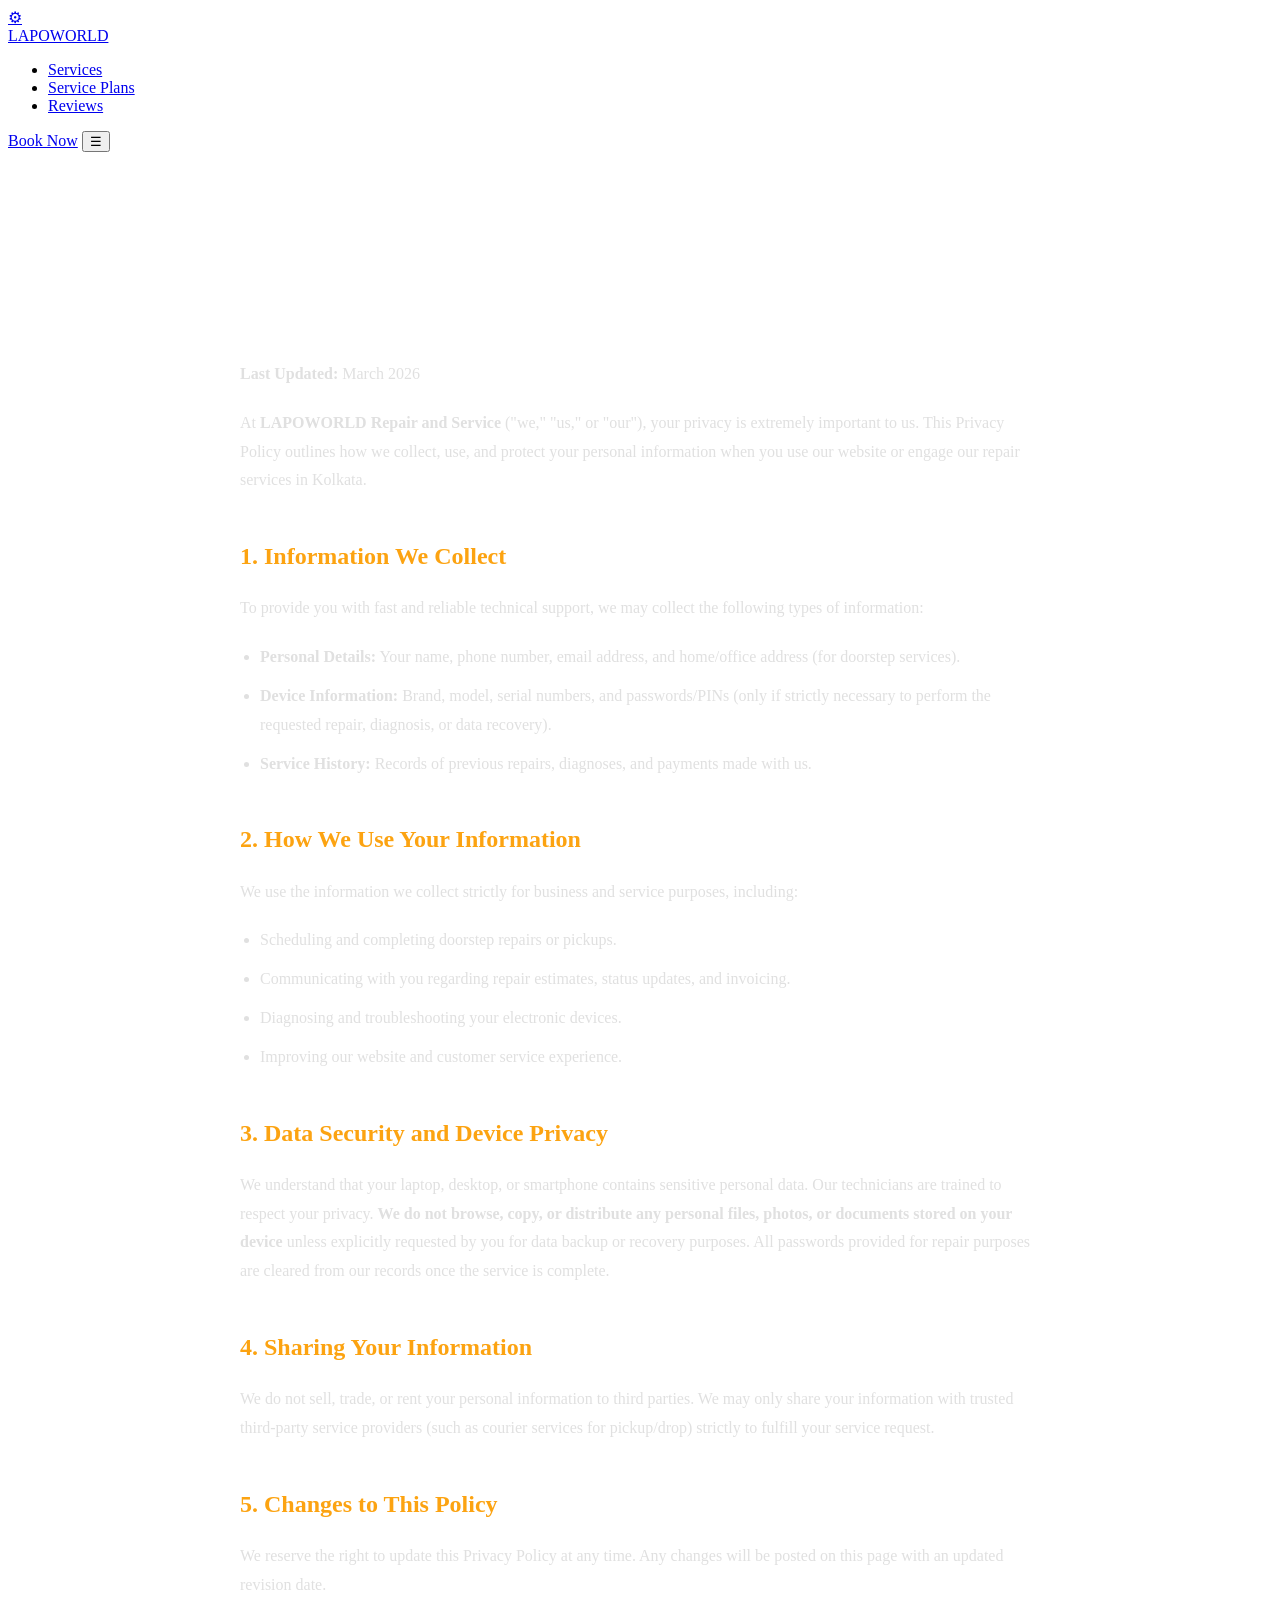
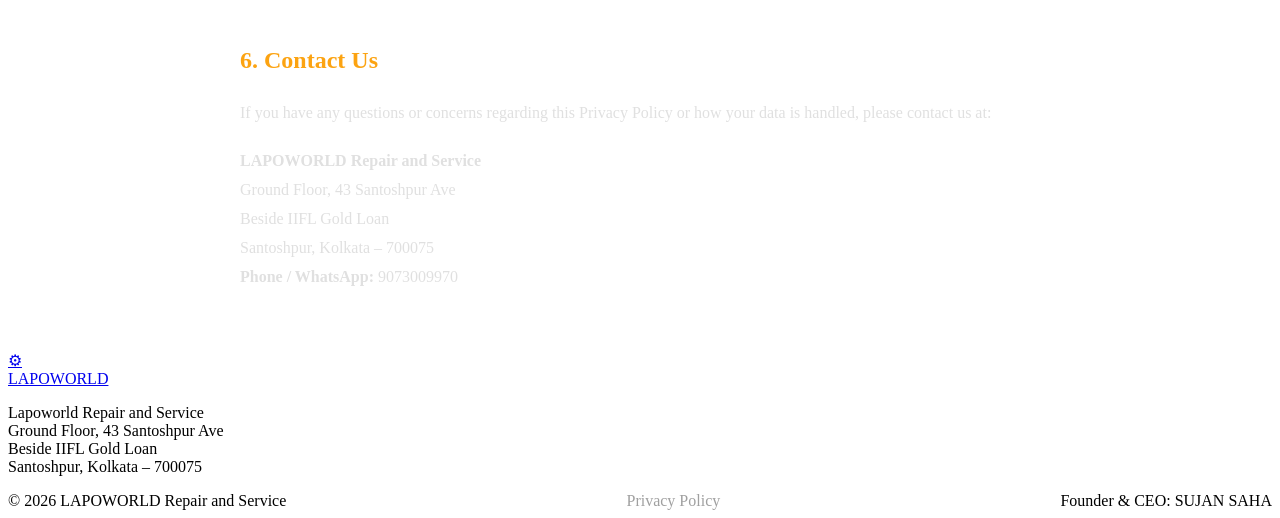
==== privacy-policy.html @ d567713e "Add files via upload" ====
<!DOCTYPE html>
<html lang="en">
<head>
<meta charset="UTF-8">
<meta name="viewport" content="width=device-width, initial-scale=1.0">

<title>Privacy Policy | LAPOWORLD</title>

<meta name="description" content="Privacy Policy for Lapoworld Repair and Service Kolkata.">

<link rel="preconnect" href="https://fonts.googleapis.com">
<link rel="preconnect" href="https://fonts.gstatic.com" crossorigin>

<link href="https://fonts.googleapis.com/css2?family=Space+Grotesk:wght@300;400;500;600;700&display=swap" rel="stylesheet">

<link rel="stylesheet" href="templatemo-606-string-master.css">

<style>
  /* Specific styling for text pages to ensure readability against dark backgrounds */
  .policy-content {
    max-width: 800px;
    margin: 120px auto 60px; /* Pushes content down below fixed navbars */
    padding: 0 20px;
    color: #e0e0e0;
    line-height: 1.8;
  }
  .policy-content h1 {
    font-size: 2.5rem;
    color: #ffffff;
    margin-bottom: 10px;
  }
  .policy-content h2 {
    font-size: 1.5rem;
    color: #fca311; /* Brand orange color */
    margin-top: 40px;
    margin-bottom: 15px;
  }
  .policy-content p, .policy-content ul {
    margin-bottom: 20px;
  }
  .policy-content ul {
    padding-left: 20px;
  }
  .policy-content li {
    margin-bottom: 10px;
  }
  .footer-links a {
    color: #a0a0a0;
    text-decoration: none;
    transition: color 0.3s ease;
  }
  .footer-links a:hover {
    color: #fca311;
  }
</style>

</head>

<body>

<nav>
<div class="nav-container">

<a href="index.html" class="logo">
<div class="logo-icon">⚙</div>
LAPOWORLD
</a>

<ul class="nav-links">
<li><a href="index.html#features">Services</a></li>
<li><a href="index.html#pricing">Service Plans</a></li>
<li><a href="index.html#testimonials">Reviews</a></li>
</ul>

<a href="https://wa.me/9073009970" class="nav-cta"><span>Book Now</span></a>

<button class="mobile-menu-btn">☰</button>

</div>
</nav>

<section class="policy-content">
  
  <h1>Privacy Policy</h1>
  <p><strong>Last Updated:</strong> March 2026</p>

  <p>At <strong>LAPOWORLD Repair and Service</strong> ("we," "us," or "our"), your privacy is extremely important to us. This Privacy Policy outlines how we collect, use, and protect your personal information when you use our website or engage our repair services in Kolkata.</p>

  <h2>1. Information We Collect</h2>
  <p>To provide you with fast and reliable technical support, we may collect the following types of information:</p>
  <ul>
    <li><strong>Personal Details:</strong> Your name, phone number, email address, and home/office address (for doorstep services).</li>
    <li><strong>Device Information:</strong> Brand, model, serial numbers, and passwords/PINs (only if strictly necessary to perform the requested repair, diagnosis, or data recovery).</li>
    <li><strong>Service History:</strong> Records of previous repairs, diagnoses, and payments made with us.</li>
  </ul>

  <h2>2. How We Use Your Information</h2>
  <p>We use the information we collect strictly for business and service purposes, including:</p>
  <ul>
    <li>Scheduling and completing doorstep repairs or pickups.</li>
    <li>Communicating with you regarding repair estimates, status updates, and invoicing.</li>
    <li>Diagnosing and troubleshooting your electronic devices.</li>
    <li>Improving our website and customer service experience.</li>
  </ul>

  <h2>3. Data Security and Device Privacy</h2>
  <p>We understand that your laptop, desktop, or smartphone contains sensitive personal data. Our technicians are trained to respect your privacy. <strong>We do not browse, copy, or distribute any personal files, photos, or documents stored on your device</strong> unless explicitly requested by you for data backup or recovery purposes. All passwords provided for repair purposes are cleared from our records once the service is complete.</p>

  <h2>4. Sharing Your Information</h2>
  <p>We do not sell, trade, or rent your personal information to third parties. We may only share your information with trusted third-party service providers (such as courier services for pickup/drop) strictly to fulfill your service request.</p>

  <h2>5. Changes to This Policy</h2>
  <p>We reserve the right to update this Privacy Policy at any time. Any changes will be posted on this page with an updated revision date.</p>

  <h2>6. Contact Us</h2>
  <p>If you have any questions or concerns regarding this Privacy Policy or how your data is handled, please contact us at:</p>
  <p>
    <strong>LAPOWORLD Repair and Service</strong><br>
    Ground Floor, 43 Santoshpur Ave<br>
    Beside IIFL Gold Loan<br>
    Santoshpur, Kolkata – 700075<br>
    <strong>Phone / WhatsApp:</strong> 9073009970
  </p>

</section>

<footer>

<div class="footer-container">

<div class="footer-grid">

<div class="footer-brand">

<a href="index.html" class="logo">
<div class="logo-icon">⚙</div>
LAPOWORLD
</a>

<p>
Lapoworld Repair and Service  <br>
Ground Floor, 43 Santoshpur Ave  <br>
Beside IIFL Gold Loan  <br>
Santoshpur, Kolkata – 700075
</p>

</div>

</div>

<div class="footer-bottom" style="display: flex; justify-content: space-between; align-items: center; flex-wrap: wrap; gap: 1rem;">

<span>© 2026 LAPOWORLD Repair and Service</span>

<div class="footer-links">
  <a href="privacy-policy.html">Privacy Policy</a>
</div>

<span>Founder & CEO: SUJAN SAHA</span>

</div>

</div>

</footer>

<script src="templatemo-606-string-scripts.js"></script>

</body>
</html>
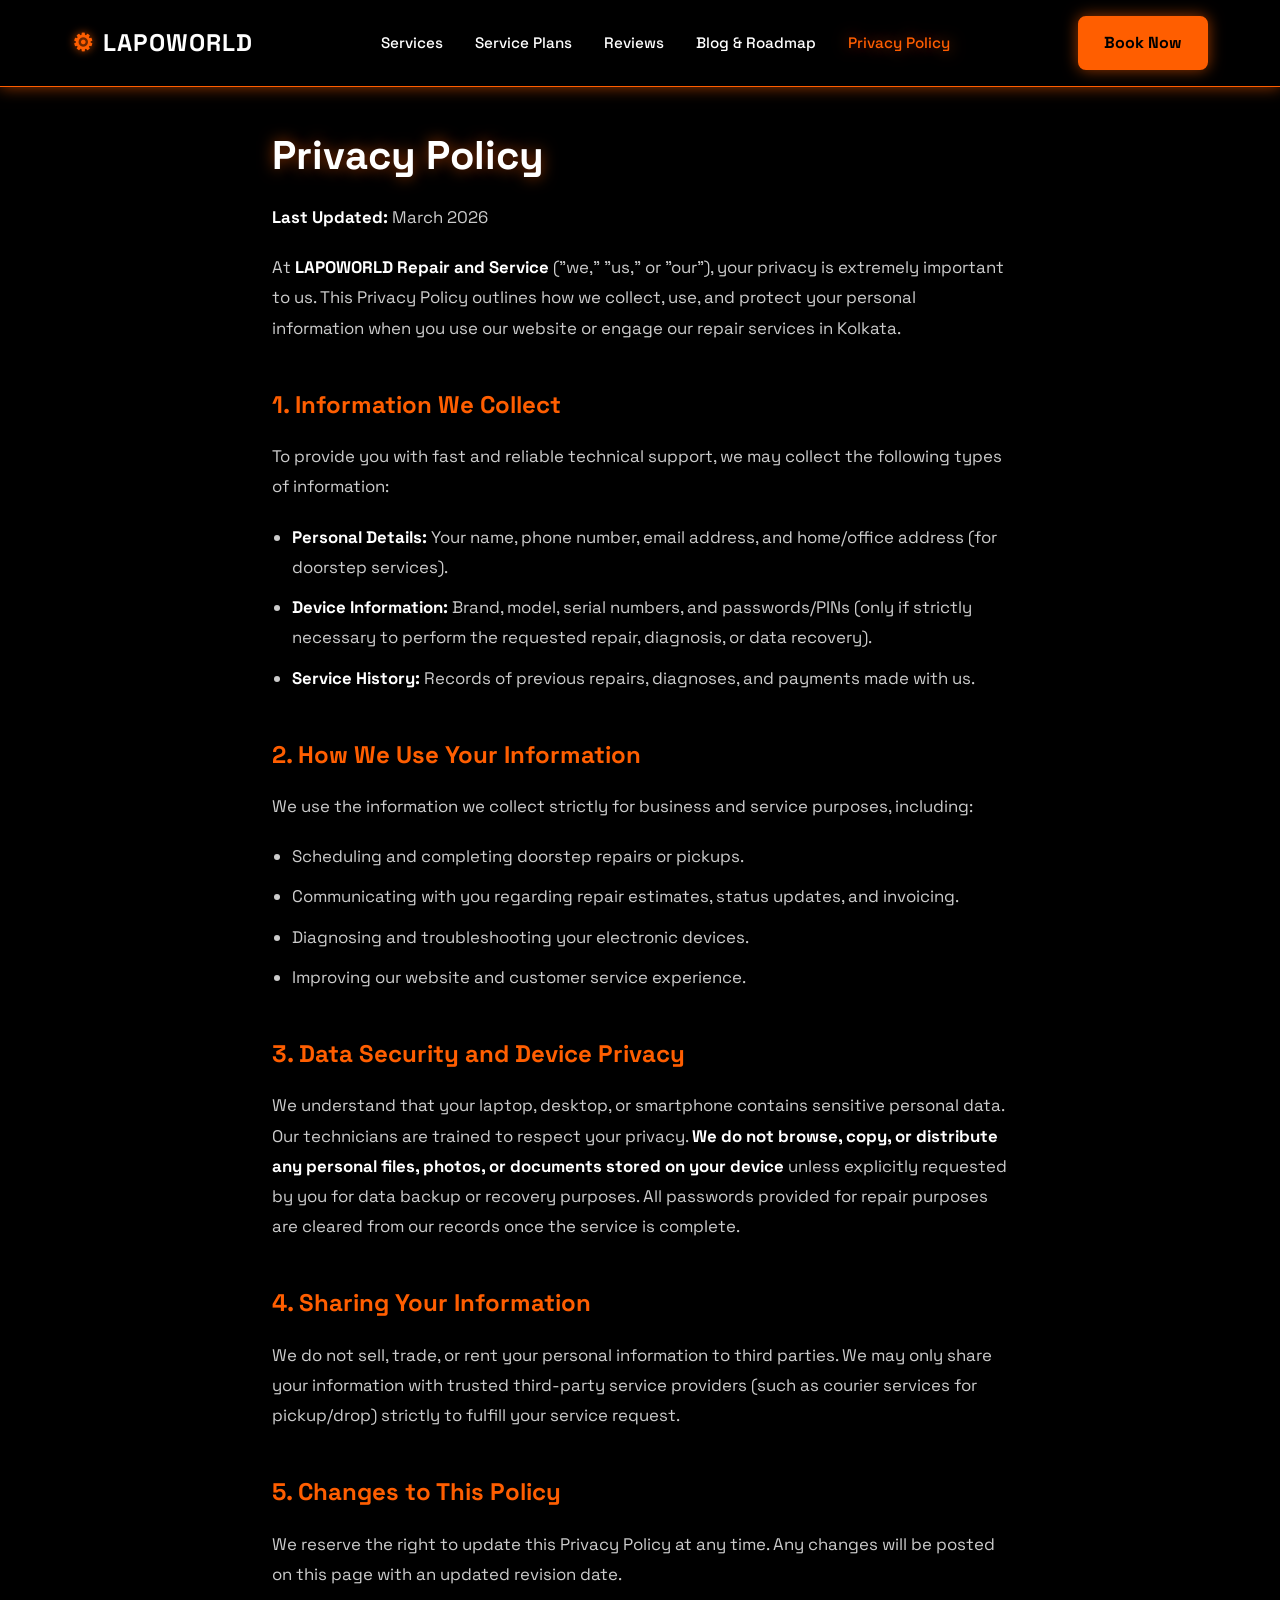
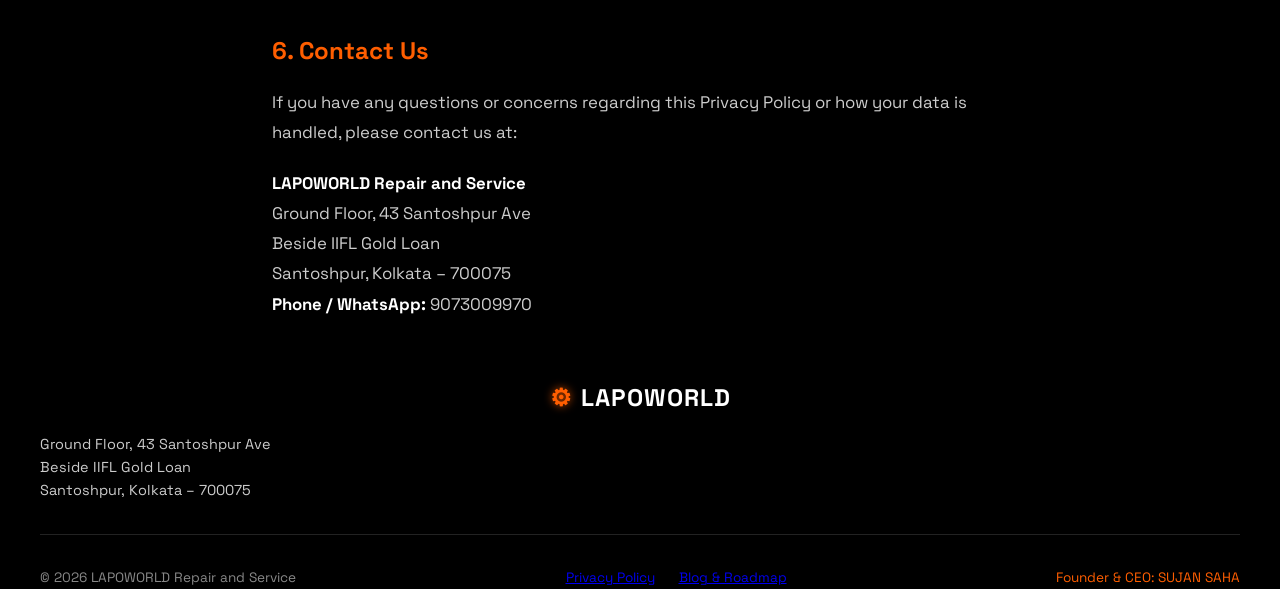
==== commit 93424056: "Update privacy-policy.html" ====
--- a/privacy-policy.html
+++ b/privacy-policy.html
@@ -1,42 +1,51 @@
 <!DOCTYPE html>
 <html lang="en">
 <head>
+<script async src="https://www.googletagmanager.com/gtag/js?id=G-77CZTTJVXL"></script>
+<script>
+  window.dataLayer = window.dataLayer || [];
+  function gtag(){dataLayer.push(arguments);}
+  gtag('js', new Date());
+
+  gtag('config', 'G-77CZTTJVXL');
+</script>
+
 <meta charset="UTF-8">
 <meta name="viewport" content="width=device-width, initial-scale=1.0">
 
 <title>Privacy Policy | LAPOWORLD</title>
-
 <meta name="description" content="Privacy Policy for Lapoworld Repair and Service Kolkata.">
 
 <link rel="preconnect" href="https://fonts.googleapis.com">
 <link rel="preconnect" href="https://fonts.gstatic.com" crossorigin>
-
 <link href="https://fonts.googleapis.com/css2?family=Space+Grotesk:wght@300;400;500;600;700&display=swap" rel="stylesheet">
 
-<link rel="stylesheet" href="templatemo-606-string-master.css">
+<link rel="stylesheet" href="style.css">
 
 <style>
-  /* Specific styling for text pages to ensure readability against dark backgrounds */
+  /* Specific styling for the privacy text to make it easy to read on the black background */
   .policy-content {
     max-width: 800px;
-    margin: 120px auto 60px; /* Pushes content down below fixed navbars */
-    padding: 0 20px;
-    color: #e0e0e0;
+    margin: 120px auto 60px;
+    padding: 0 2rem;
+    color: var(--text-secondary);
     line-height: 1.8;
   }
   .policy-content h1 {
     font-size: 2.5rem;
-    color: #ffffff;
+    color: var(--text-primary);
     margin-bottom: 10px;
+    text-shadow: var(--glow);
   }
   .policy-content h2 {
     font-size: 1.5rem;
-    color: #fca311; /* Brand orange color */
+    color: var(--accent);
     margin-top: 40px;
     margin-bottom: 15px;
   }
   .policy-content p, .policy-content ul {
     margin-bottom: 20px;
+    font-size: 1.05rem;
   }
   .policy-content ul {
     padding-left: 20px;
@@ -44,13 +53,8 @@
   .policy-content li {
     margin-bottom: 10px;
   }
-  .footer-links a {
-    color: #a0a0a0;
-    text-decoration: none;
-    transition: color 0.3s ease;
-  }
-  .footer-links a:hover {
-    color: #fca311;
+  .policy-content strong {
+    color: var(--text-primary);
   }
 </style>
 
@@ -59,27 +63,27 @@
 <body>
 
 <nav>
-<div class="nav-container">
+    <div class="nav-container">
+        <a href="index.html" class="logo">
+            <div class="logo-icon">⚙</div>
+            LAPOWORLD
+        </a>
 
-<a href="index.html" class="logo">
-<div class="logo-icon">⚙</div>
-LAPOWORLD
-</a>
+        <ul class="nav-links">
+            <li><a href="index.html#features">Services</a></li>
+            <li><a href="index.html#pricing">Service Plans</a></li>
+            <li><a href="index.html#testimonials">Reviews</a></li>
+            <li><a href="blog.html">Blog & Roadmap</a></li>
+            <li><a href="privacy-policy.html" style="color: var(--accent); text-shadow: var(--glow);">Privacy Policy</a></li>
+        </ul>
 
-<ul class="nav-links">
-<li><a href="index.html#features">Services</a></li>
-<li><a href="index.html#pricing">Service Plans</a></li>
-<li><a href="index.html#testimonials">Reviews</a></li>
-</ul>
-
-<a href="https://wa.me/9073009970" class="nav-cta"><span>Book Now</span></a>
-
-<button class="mobile-menu-btn">☰</button>
-
-</div>
+        <a href="https://wa.me/9073009970" class="nav-cta bounce-taunt"><span>Book Now</span></a>
+        
+        <button class="mobile-menu-btn" style="background: none; border: none; color: white; font-size: 1.5rem; cursor: pointer; display: none;">☰</button>
+    </div>
 </nav>
 
-<section class="policy-content">
+<section class="policy-content fade-in-up">
   
   <h1>Privacy Policy</h1>
   <p><strong>Last Updated:</strong> March 2026</p>
@@ -125,46 +129,33 @@
 </section>
 
 <footer>
+    <div class="footer-container" style="max-width: 1200px; margin: 0 auto;">
+        <div style="margin-bottom: 2rem;">
+            <a href="index.html" class="logo" style="justify-content: center; margin-bottom: 1rem;">
+                <div class="logo-icon">⚙</div>
+                LAPOWORLD
+            </a>
+            <p style="color: var(--text-secondary); font-size: 0.9rem;">
+                Ground Floor, 43 Santoshpur Ave <br>
+                Beside IIFL Gold Loan <br>
+                Santoshpur, Kolkata – 700075
+            </p>
+        </div>
 
-<div class="footer-container">
+        <div style="display: flex; justify-content: space-between; align-items: center; flex-wrap: wrap; gap: 1rem; padding-top: 2rem; border-top: 1px solid var(--border); font-size: 0.85rem; color: var(--text-muted);">
+            <span>© 2026 LAPOWORLD Repair and Service</span>
+            
+            <div class="footer-links" style="display: flex; gap: 1.5rem;">
+                <a href="privacy-policy.html">Privacy Policy</a>
+                <a href="blog.html">Blog & Roadmap</a>
+            </div>
 
-<div class="footer-grid">
-
-<div class="footer-brand">
-
-<a href="index.html" class="logo">
-<div class="logo-icon">⚙</div>
-LAPOWORLD
-</a>
-
-<p>
-Lapoworld Repair and Service  <br>
-Ground Floor, 43 Santoshpur Ave  <br>
-Beside IIFL Gold Loan  <br>
-Santoshpur, Kolkata – 700075
-</p>
-
-</div>
-
-</div>
-
-<div class="footer-bottom" style="display: flex; justify-content: space-between; align-items: center; flex-wrap: wrap; gap: 1rem;">
-
-<span>© 2026 LAPOWORLD Repair and Service</span>
-
-<div class="footer-links">
-  <a href="privacy-policy.html">Privacy Policy</a>
-</div>
-
-<span>Founder & CEO: SUJAN SAHA</span>
-
-</div>
-
-</div>
-
+            <span style="color: var(--accent);">Founder & CEO: SUJAN SAHA</span>
+        </div>
+    </div>
 </footer>
 
-<script src="templatemo-606-string-scripts.js"></script>
+<script src="script.js"></script>
 
 </body>
-</html>+</html>
--- a/style.css
+++ b/style.css
@@ -0,0 +1,311 @@
+@charset "utf-8";
+
+/* ==========================================
+   LAPOWORLD - NEON THEME STYLESHEET
+   ========================================== */
+
+* {
+    margin: 0;
+    padding: 0;
+    box-sizing: border-box;
+}
+
+:root {
+    /* Pure Black & Dark Grays */
+    --bg-dark: #000000; 
+    --bg-card: #0a0a0a;
+    --bg-elevated: #141414;
+    
+    /* Neon Orange Theme */
+    --accent: #ff5e00; 
+    --accent-light: #ff8533;
+    --accent-dark: #cc4b00;
+    
+    /* Glow Effects */
+    --glow: 0 0 15px rgba(255, 94, 0, 0.6);
+    --glow-strong: 0 0 25px rgba(255, 94, 0, 0.8);
+    --glow-text: 0 0 8px rgba(255, 94, 0, 0.8);
+    
+    /* Text & Borders */
+    --text-primary: #ffffff;
+    --text-secondary: #cccccc;
+    --text-muted: #888888;
+    --border: #222222;
+}
+
+html {
+    scroll-behavior: smooth;
+    overflow-x: hidden;
+}
+
+body {
+    font-family: 'Space Grotesk', sans-serif;
+    background: var(--bg-dark);
+    color: var(--text-primary);
+    line-height: 1.6;
+}
+
+/* ==========================================
+   ANIMATIONS & EFFECTS
+   ========================================== */
+
+/* Slide Up & Fade In */
+.fade-in-up {
+    opacity: 0;
+    transform: translateY(40px);
+    transition: opacity 0.8s ease-out, transform 0.8s ease-out;
+}
+.fade-in-up.visible {
+    opacity: 1;
+    transform: translateY(0);
+}
+
+/* Pop In (Scale up) */
+.pop-in {
+    opacity: 0;
+    transform: scale(0.85);
+    transition: opacity 0.6s ease-out, transform 0.6s cubic-bezier(0.175, 0.885, 0.32, 1.275);
+}
+.pop-in.visible {
+    opacity: 1;
+    transform: scale(1);
+}
+
+/* Continuous Bouncing Taunt */
+@keyframes bounce {
+    0%, 20%, 50%, 80%, 100% { transform: translateY(0); }
+    40% { transform: translateY(-12px); }
+    60% { transform: translateY(-6px); }
+}
+.bounce-taunt {
+    animation: bounce 2.5s infinite;
+    display: inline-block;
+}
+
+/* ==========================================
+   NAVIGATION
+   ========================================== */
+
+nav {
+    position: fixed;
+    top: 0; left: 0; right: 0;
+    z-index: 1000;
+    background: rgba(0, 0, 0, 0.85);
+    backdrop-filter: blur(12px);
+    border-bottom: 1px solid var(--accent);
+    box-shadow: var(--glow);
+}
+
+.nav-container {
+    max-width: 1200px;
+    margin: 0 auto;
+    padding: 1rem 2rem;
+    display: flex;
+    justify-content: space-between;
+    align-items: center;
+}
+
+.logo {
+    font-size: 1.5rem;
+    font-weight: 700;
+    color: var(--text-primary);
+    text-decoration: none;
+    display: flex;
+    align-items: center;
+    gap: 0.5rem;
+    letter-spacing: 1px;
+}
+
+.logo-icon {
+    color: var(--accent);
+    text-shadow: var(--glow-text);
+}
+
+.nav-links {
+    display: flex;
+    gap: 2rem;
+    list-style: none;
+    align-items: center;
+}
+
+.nav-links a {
+    color: var(--text-primary);
+    text-decoration: none;
+    font-size: 0.95rem;
+    font-weight: 500;
+    transition: all 0.3s ease;
+}
+
+.nav-links a:hover {
+    color: var(--accent);
+    text-shadow: var(--glow-text);
+}
+
+/* Buttons */
+.nav-cta, .btn-primary {
+    background: var(--accent);
+    color: var(--bg-dark);
+    padding: 0.75rem 1.5rem;
+    border-radius: 8px;
+    text-decoration: none;
+    font-weight: 700;
+    border: 2px solid var(--accent);
+    box-shadow: var(--glow);
+    transition: all 0.3s ease;
+    cursor: pointer;
+}
+
+.nav-cta:hover, .btn-primary:hover {
+    background: var(--bg-dark);
+    color: var(--accent);
+    box-shadow: var(--glow-strong);
+    transform: translateY(-2px);
+}
+
+/* ==========================================
+   LAYOUT SECTIONS & GRIDS
+   ========================================== */
+
+.section-container {
+    max-width: 1200px;
+    margin: 0 auto;
+    padding: 6rem 2rem;
+}
+
+.section-header {
+    text-align: center;
+    margin-bottom: 4rem;
+}
+
+.section-title {
+    font-size: clamp(2rem, 4vw, 3rem);
+    font-weight: 700;
+    color: var(--text-primary);
+    margin-bottom: 1rem;
+}
+
+.features-grid, .pricing-grid, .testimonials-grid {
+    display: grid;
+    grid-template-columns: repeat(auto-fit, minmax(300px, 1fr));
+    gap: 2.5rem;
+}
+
+/* Cards */
+.feature-card, .pricing-card, .testimonial-card {
+    background: var(--bg-card);
+    border: 1px solid var(--border);
+    border-radius: 12px;
+    padding: 2.5rem;
+    transition: all 0.4s ease;
+    position: relative;
+    z-index: 1;
+}
+
+.feature-card:hover, .pricing-card:hover {
+    border-color: var(--accent);
+    box-shadow: var(--glow);
+    transform: translateY(-5px);
+    z-index: 2;
+}
+
+.service-img {
+    width: 100%;
+    height: 180px;
+    object-fit: cover;
+    border-radius: 8px;
+    margin-bottom: 1.5rem;
+    border: 1px solid var(--border);
+    filter: grayscale(20%);
+    transition: filter 0.3s;
+}
+
+.feature-card:hover .service-img {
+    filter: grayscale(0%);
+    border-color: var(--accent);
+}
+
+.pricing-price {
+    font-size: 3rem;
+    font-weight: 700;
+    color: var(--accent);
+    text-shadow: var(--glow-text);
+    margin: 1rem 0;
+}
+
+/* ==========================================
+   FUTURISTIC TECH TREE (BLOG PAGE)
+   ========================================== */
+
+.tech-tree {
+    display: flex;
+    flex-direction: column;
+    align-items: center;
+    padding: 2rem 0;
+    position: relative;
+}
+
+.tree-node {
+    background: var(--bg-card);
+    border: 2px solid var(--border);
+    border-radius: 12px;
+    padding: 2rem;
+    width: 100%;
+    max-width: 700px;
+    position: relative;
+    margin-bottom: 4rem;
+    transition: all 0.3s;
+}
+
+.tree-node:hover {
+    border-color: var(--accent);
+    box-shadow: var(--glow);
+    transform: scale(1.02);
+}
+
+/* The glowing connection line */
+.tree-node::after {
+    content: '';
+    position: absolute;
+    bottom: -4rem;
+    left: 50%;
+    width: 2px;
+    height: 4rem;
+    background: var(--accent);
+    box-shadow: var(--glow);
+    transform: translateX(-50%);
+}
+
+.tree-node:last-child::after {
+    display: none;
+}
+
+.tree-node h3 {
+    color: var(--accent);
+    font-size: 1.5rem;
+    margin-bottom: 1rem;
+    text-shadow: var(--glow-text);
+}
+
+/* ==========================================
+   MOBILE RESPONSIVENESS
+   ========================================== */
+
+@media (max-width: 768px) {
+    .hero-container {
+        text-align: center;
+        flex-direction: column;
+    }
+    
+    .hero-buttons {
+        justify-content: center;
+    }
+    
+    .hero-stats {
+        justify-content: center;
+        flex-wrap: wrap;
+    }
+    
+    .section-container {
+        padding: 4rem 1.5rem;
+    }
+}
